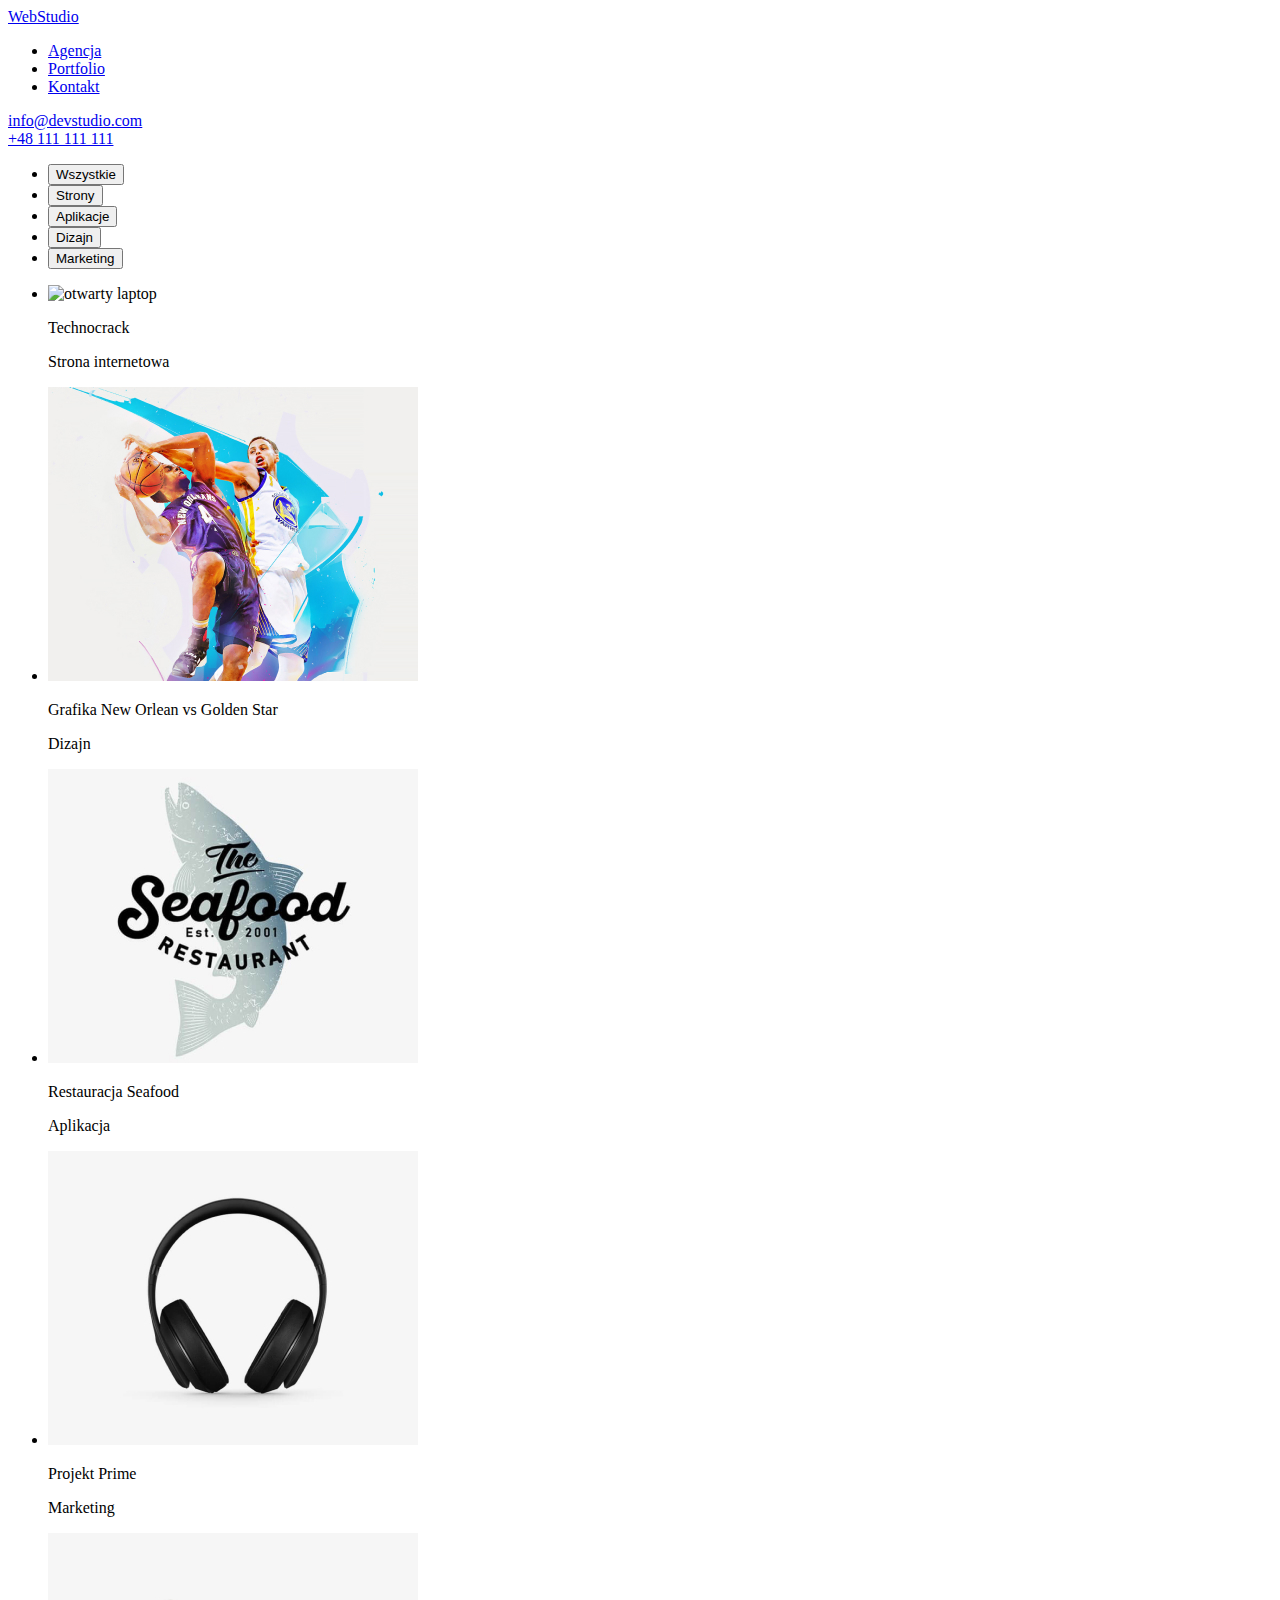
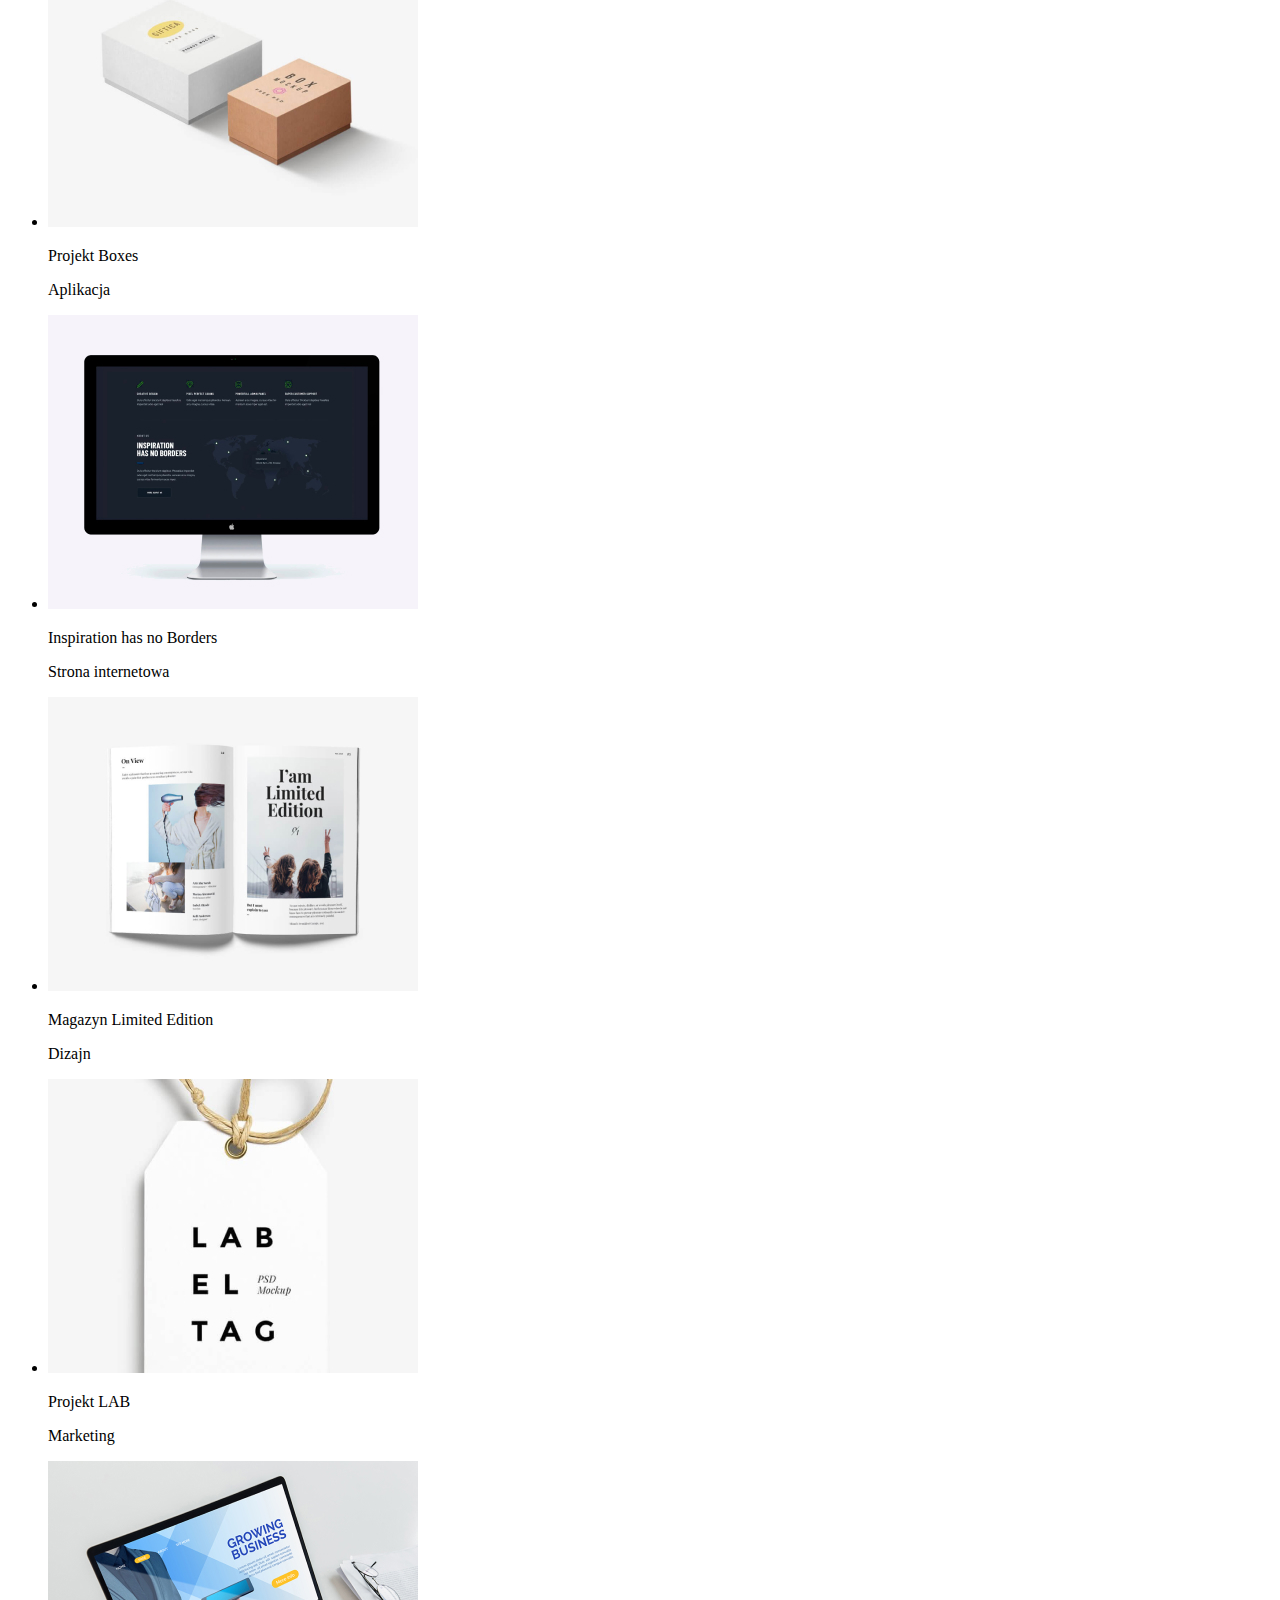
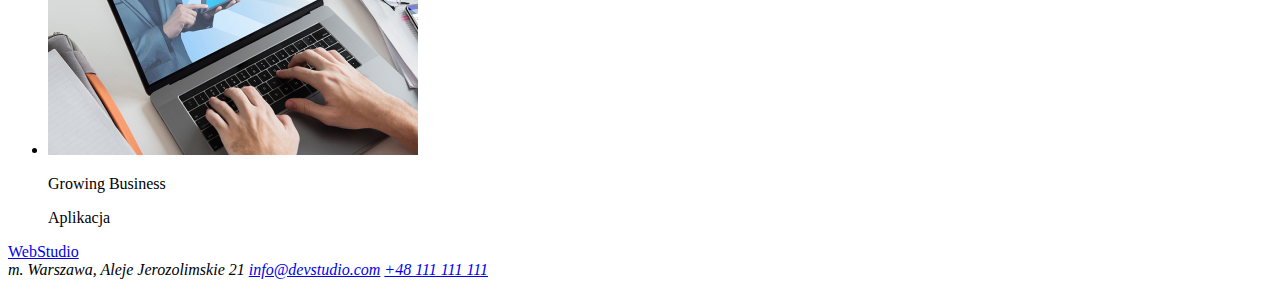
==== portfolio.html @ 0322ef47 "Update portfolio.html" ====
<!DOCTYPE html>
<html lang="pl">
  <head>
    <meta charset="UTF-8" />
    <meta http-equiv="X-UA-Compatible" content="IE=edge" />
    <meta name="viewport" content="width=device-width, initial-scale=1.0" />
    <title>WebStudio</title>
  </head>
  <body>
    <header>
      <span><a href="#">WebStudio</a></span>
      <nav>
        <ul>
          <li><a href="#">Agencja</a></li>
          <li><a href="#">Portfolio</a></li>
          <li><a href="#">Kontakt</a></li>
        </ul>
      </nav>
      <div><a href="mailto:info@devstudio.com">info@devstudio.com</a></div>
      <div><a href="tel:48111111111">+48 111 111 111</a></div>
    </header>
    <main>
        <section>
        <div>
            <ul>
                <li><button type="button">Wszystkie</button></li>
                <li><button type="button">Strony</button></li>
                <li><button type="button">Aplikacje</button></li>
                <li><button type="button">Dizajn</button></li>
                <li><button type="button">Marketing</button></li>
            </ul>
        </div>
        </section>
        <section>
            <div>
                <ul>
                    <li><img src="imagesportfolio/technocrack.jpg" alt="otwarty laptop" height="294" width="370"/>
                    <p><span>Technocrack</span></p>
                    <p><span>Strona internetowa</span></p>
                </li>
                    <li><img src="images/portfolio/basketball.jpg" alt="zawodnicy NBA" height="294" width="370"/>
                    <p><span>Grafika New Orlean vs Golden Star</span>
                    </p><p><span>Dizajn</span></p>
                </li>
                    <li><img src="images/portfolio/seafood.jpg" alt="logo restauracji Seafood" height="294" width="370"/>
                    <p><span>Restauracja Seafood</span></p>
                    <p><span>Aplikacja</span></p>
                    </li>
                    <li><img src="images/portfolio/projectprime.jpg" alt="słuchawki nauszne" height="294" width="370"/>
                    <p><span>Projekt Prime</span></p>
                    <p><span>Marketing</span></p>
                    </li>
                    <li><img src="images/portfolio/projectbox.jpg" alt="dwa pudełka" height="294" width="370"/>
                    <p><span>Projekt Boxes</span></p>
                    <p><span>Aplikacja</span></p>
                    </li>
                    <li><img src="images/portfolio/inspiration.jpg" alt="ekran komputera" height="294" width="370"/>
                    <p><span>Inspiration has no Borders</span></p>
                    <p><span>Strona internetowa</span></p>
                    </li>
                    <li><img src="images/portfolio/limitededition.jpg" alt="otwarty magazyn" height="294" width="370"/>
                    <p><span>Magazyn Limited Edition</span></p>
                    <p><span>Dizajn</span></p>
                    </li>
                    <li>
                        <img src="images/portfolio/projectlab.jpg" alt="Tag z napisem Lab el tag" height="294" width="370"/>
                        <p><span>Projekt LAB</span></p>
                        <p><span>Marketing</span></p>
                    </li>
                    <li>
                        <img src="images/portfolio/growingbusiness.jpg" alt="Osoba pisząca na laptopie" height="294" width="370"/>
                        <p><span>Growing Business</span></p>
                        <p><span>Aplikacja</span></p>
                    </li>
                </ul>
            </div>
        </section>
    </main>
    <footer>
      <span><a href="#">WebStudio</a></span>
      <div>
        <address>
          m. Warszawa, Aleje Jerozolimskie 21
          <a href="mailto:info@devstudio.com">info@devstudio.com</a>
          <a href="tel:48111111111">+48 111 111 111</a>
        </address>
      </div>
    </footer>
  </body>
</html>
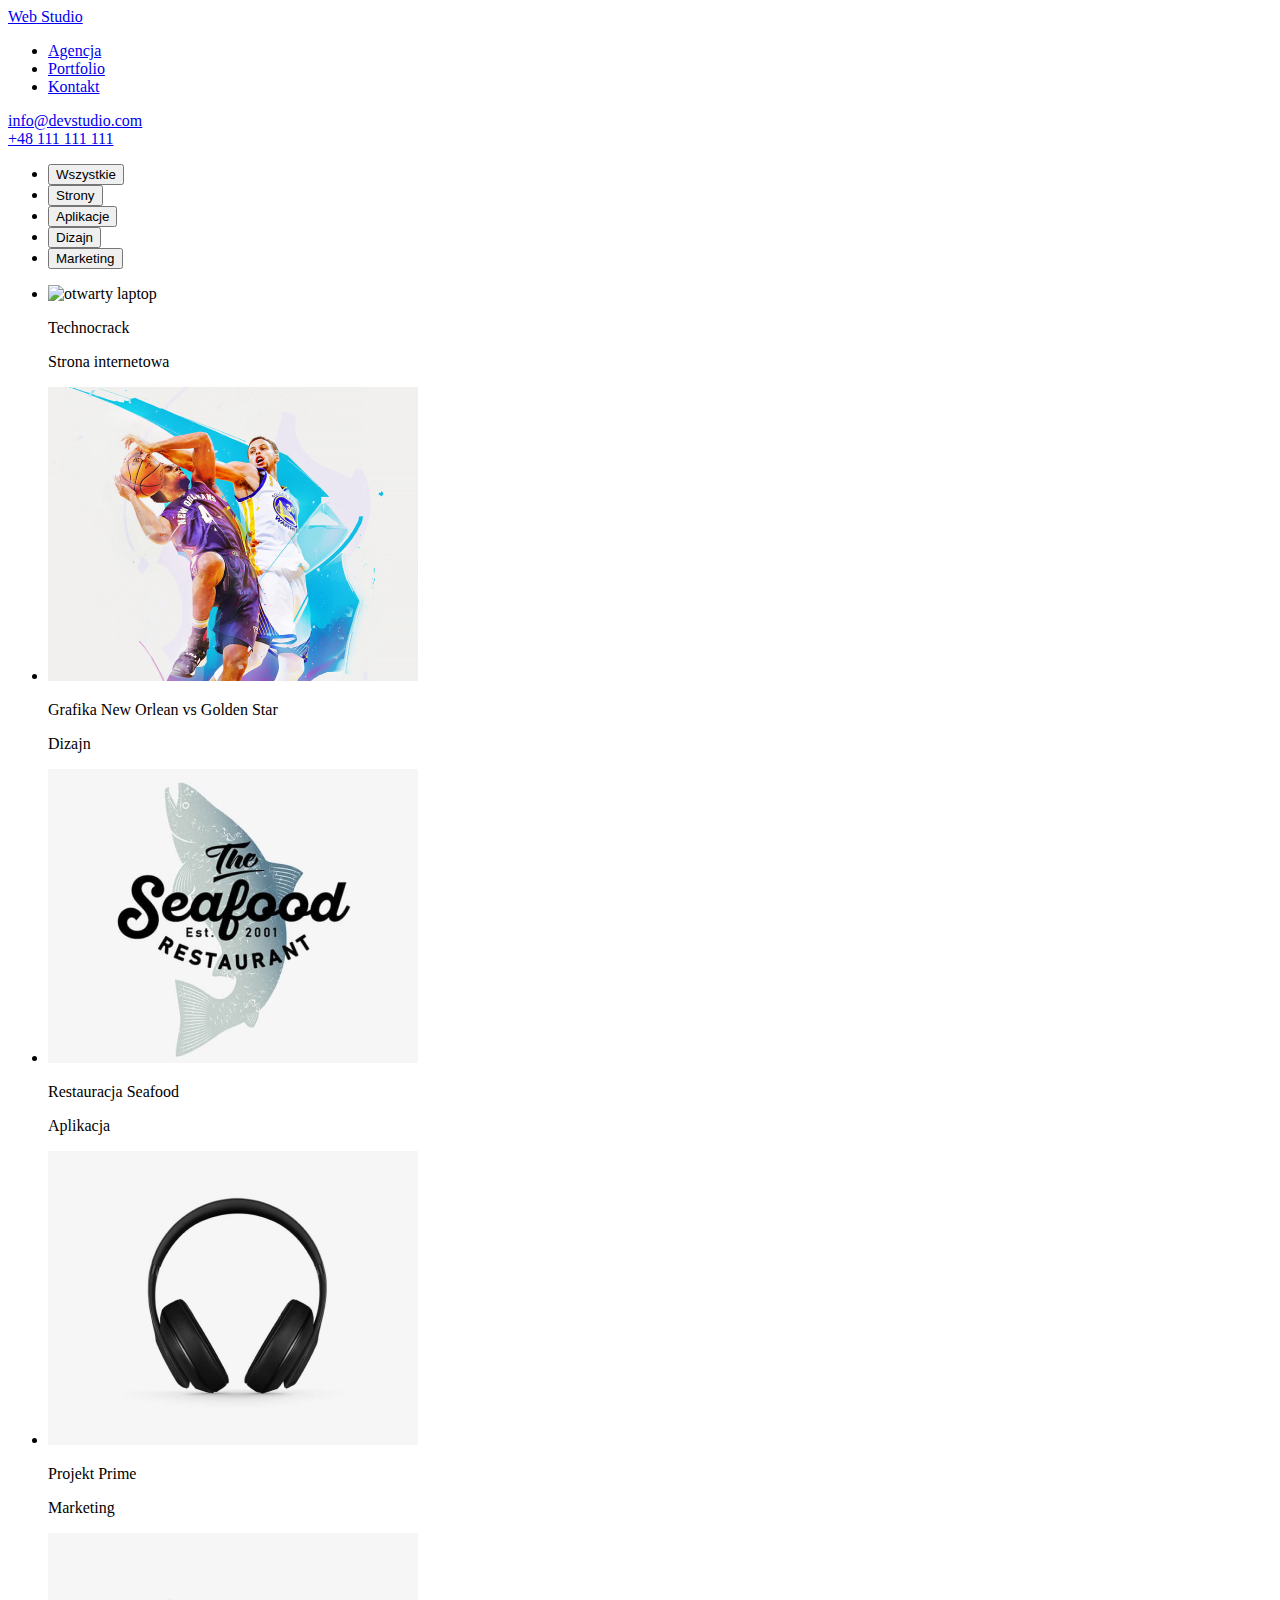
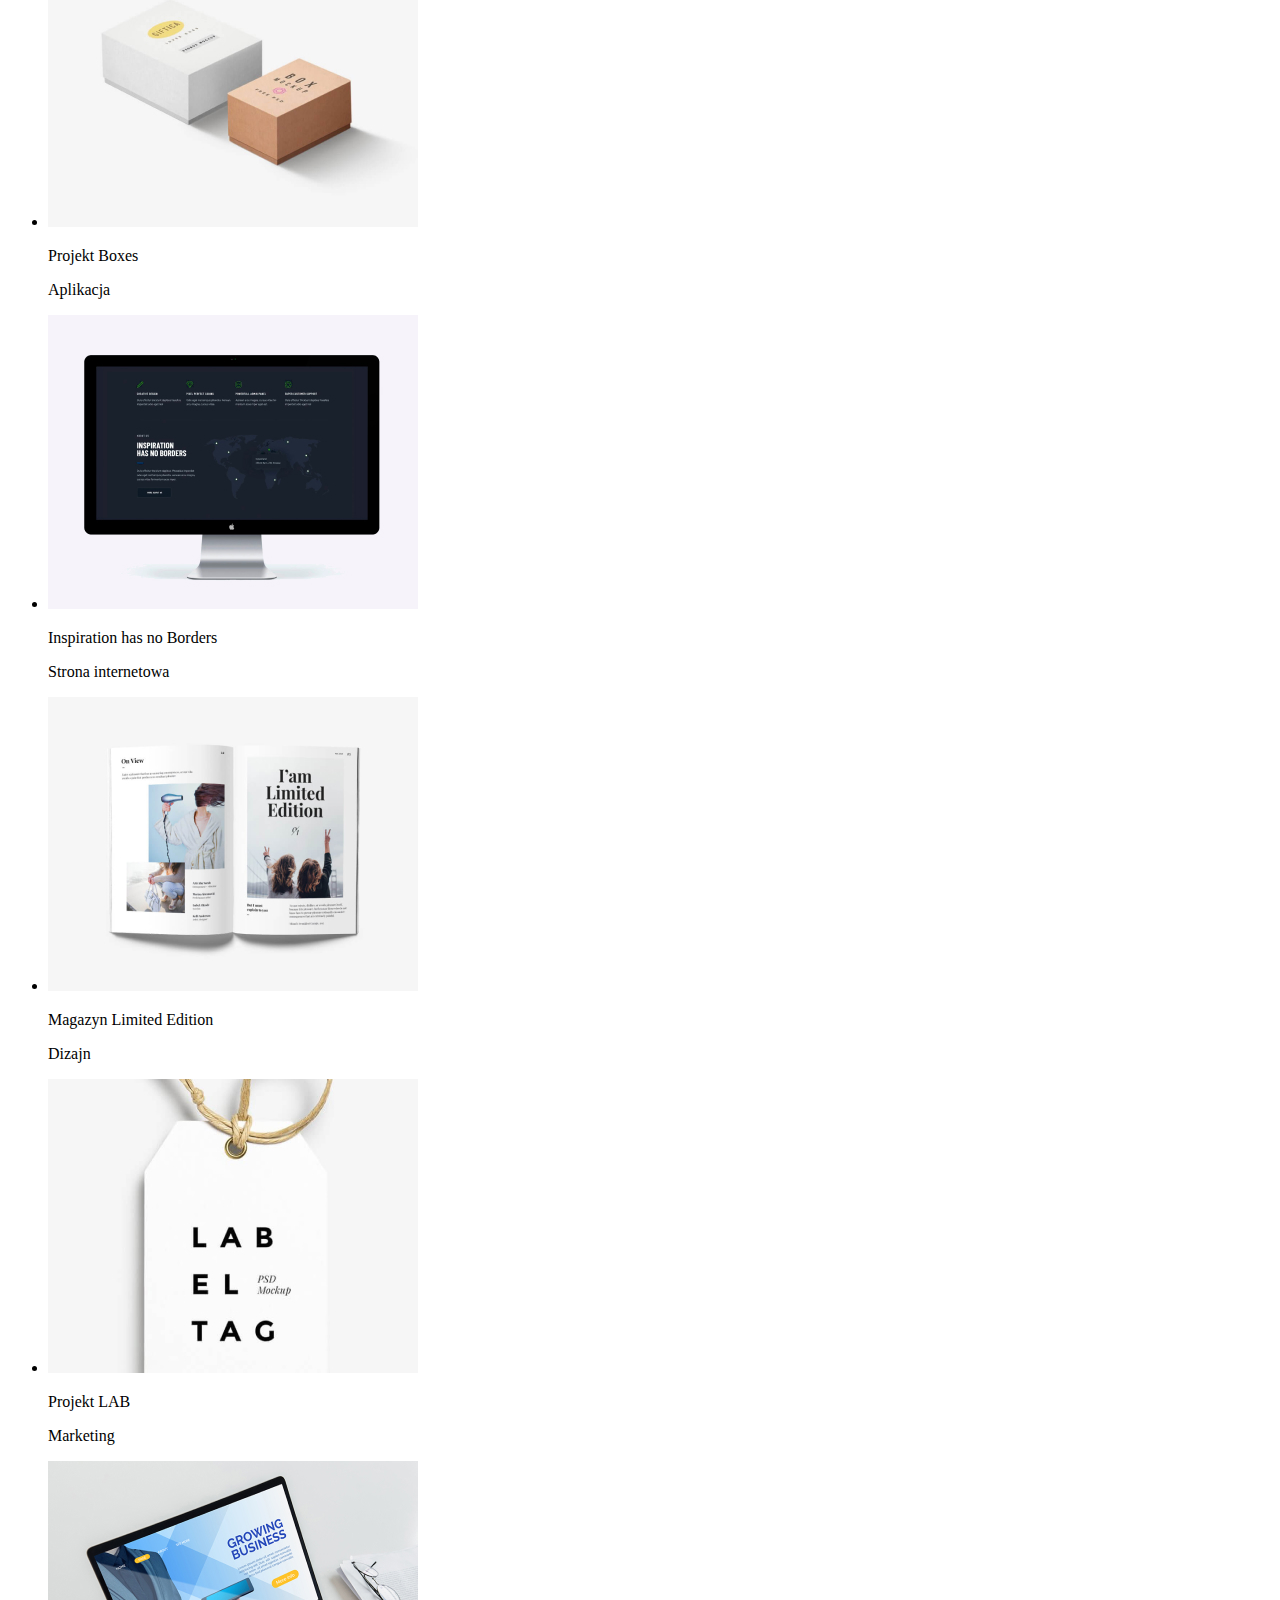
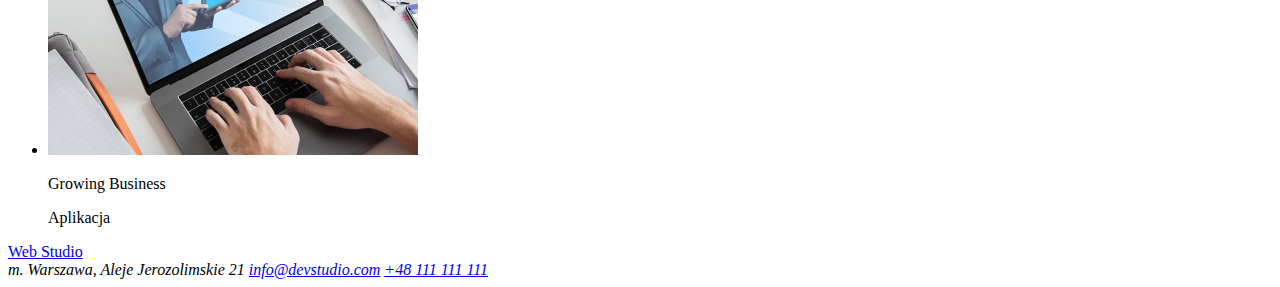
==== commit bc53c871: "adding folders/changes" ====
--- a/portfolio.html
+++ b/portfolio.html
@@ -5,10 +5,17 @@
     <meta http-equiv="X-UA-Compatible" content="IE=edge" />
     <meta name="viewport" content="width=device-width, initial-scale=1.0" />
     <title>WebStudio</title>
+    <link rel="preconnect" href="https://fonts.googleapis.com" />
+    <link rel="preconnect" href="https://fonts.gstatic.com" crossorigin />
+    <link
+      href="https://fonts.googleapis.com/css2?family=Raleway:wght@700&family=Roboto:wght@400;500;700;900&display=swap"
+      rel="stylesheet"
+    />
+    <link href="css/style.css" rel="stylesheet" />
   </head>
   <body>
     <header>
-      <span><a href="#">WebStudio</a></span>
+      <a href="index.html" class="link"> <span>Web</span><span> Studio</span></a>
       <nav>
         <ul>
           <li><a href="#">Agencja</a></li>
@@ -20,64 +27,116 @@
       <div><a href="tel:48111111111">+48 111 111 111</a></div>
     </header>
     <main>
-        <section>
+      <section>
         <div>
-            <ul>
-                <li><button type="button">Wszystkie</button></li>
-                <li><button type="button">Strony</button></li>
-                <li><button type="button">Aplikacje</button></li>
-                <li><button type="button">Dizajn</button></li>
-                <li><button type="button">Marketing</button></li>
-            </ul>
+          <ul>
+            <li><button type="button">Wszystkie</button></li>
+            <li><button type="button">Strony</button></li>
+            <li><button type="button">Aplikacje</button></li>
+            <li><button type="button">Dizajn</button></li>
+            <li><button type="button">Marketing</button></li>
+          </ul>
         </div>
-        </section>
-        <section>
-            <div>
-                <ul>
-                    <li><img src="imagesportfolio/technocrack.jpg" alt="otwarty laptop" height="294" width="370"/>
-                    <p><span>Technocrack</span></p>
-                    <p><span>Strona internetowa</span></p>
-                </li>
-                    <li><img src="images/portfolio/basketball.jpg" alt="zawodnicy NBA" height="294" width="370"/>
-                    <p><span>Grafika New Orlean vs Golden Star</span>
-                    </p><p><span>Dizajn</span></p>
-                </li>
-                    <li><img src="images/portfolio/seafood.jpg" alt="logo restauracji Seafood" height="294" width="370"/>
-                    <p><span>Restauracja Seafood</span></p>
-                    <p><span>Aplikacja</span></p>
-                    </li>
-                    <li><img src="images/portfolio/projectprime.jpg" alt="słuchawki nauszne" height="294" width="370"/>
-                    <p><span>Projekt Prime</span></p>
-                    <p><span>Marketing</span></p>
-                    </li>
-                    <li><img src="images/portfolio/projectbox.jpg" alt="dwa pudełka" height="294" width="370"/>
-                    <p><span>Projekt Boxes</span></p>
-                    <p><span>Aplikacja</span></p>
-                    </li>
-                    <li><img src="images/portfolio/inspiration.jpg" alt="ekran komputera" height="294" width="370"/>
-                    <p><span>Inspiration has no Borders</span></p>
-                    <p><span>Strona internetowa</span></p>
-                    </li>
-                    <li><img src="images/portfolio/limitededition.jpg" alt="otwarty magazyn" height="294" width="370"/>
-                    <p><span>Magazyn Limited Edition</span></p>
-                    <p><span>Dizajn</span></p>
-                    </li>
-                    <li>
-                        <img src="images/portfolio/projectlab.jpg" alt="Tag z napisem Lab el tag" height="294" width="370"/>
-                        <p><span>Projekt LAB</span></p>
-                        <p><span>Marketing</span></p>
-                    </li>
-                    <li>
-                        <img src="images/portfolio/growingbusiness.jpg" alt="Osoba pisząca na laptopie" height="294" width="370"/>
-                        <p><span>Growing Business</span></p>
-                        <p><span>Aplikacja</span></p>
-                    </li>
-                </ul>
-            </div>
-        </section>
+      </section>
+      <section>
+        <div>
+          <ul>
+            <li>
+              <img
+                src="imagesportfolio/technocrack.jpg"
+                alt="otwarty laptop"
+                height="294"
+                width="370"
+              />
+              <p><span>Technocrack</span></p>
+              <p><span>Strona internetowa</span></p>
+            </li>
+            <li>
+              <img
+                src="images/portfolio/basketball.jpg"
+                alt="zawodnicy NBA"
+                height="294"
+                width="370"
+              />
+              <p><span>Grafika New Orlean vs Golden Star</span></p>
+              <p><span>Dizajn</span></p>
+            </li>
+            <li>
+              <img
+                src="images/portfolio/seafood.jpg"
+                alt="logo restauracji Seafood"
+                height="294"
+                width="370"
+              />
+              <p><span>Restauracja Seafood</span></p>
+              <p><span>Aplikacja</span></p>
+            </li>
+            <li>
+              <img
+                src="images/portfolio/projectprime.jpg"
+                alt="słuchawki nauszne"
+                height="294"
+                width="370"
+              />
+              <p><span>Projekt Prime</span></p>
+              <p><span>Marketing</span></p>
+            </li>
+            <li>
+              <img
+                src="images/portfolio/projectbox.jpg"
+                alt="dwa pudełka"
+                height="294"
+                width="370"
+              />
+              <p><span>Projekt Boxes</span></p>
+              <p><span>Aplikacja</span></p>
+            </li>
+            <li>
+              <img
+                src="images/portfolio/inspiration.jpg"
+                alt="ekran komputera"
+                height="294"
+                width="370"
+              />
+              <p><span>Inspiration has no Borders</span></p>
+              <p><span>Strona internetowa</span></p>
+            </li>
+            <li>
+              <img
+                src="images/portfolio/limitededition.jpg"
+                alt="otwarty magazyn"
+                height="294"
+                width="370"
+              />
+              <p><span>Magazyn Limited Edition</span></p>
+              <p><span>Dizajn</span></p>
+            </li>
+            <li>
+              <img
+                src="images/portfolio/projectlab.jpg"
+                alt="Tag z napisem Lab el tag"
+                height="294"
+                width="370"
+              />
+              <p><span>Projekt LAB</span></p>
+              <p><span>Marketing</span></p>
+            </li>
+            <li>
+              <img
+                src="images/portfolio/growingbusiness.jpg"
+                alt="Osoba pisząca na laptopie"
+                height="294"
+                width="370"
+              />
+              <p><span>Growing Business</span></p>
+              <p><span>Aplikacja</span></p>
+            </li>
+          </ul>
+        </div>
+      </section>
     </main>
     <footer>
-      <span><a href="#">WebStudio</a></span>
+      <a href="index.html" class="link"> <span>Web</span><span> Studio</span></a>
       <div>
         <address>
           m. Warszawa, Aleje Jerozolimskie 21
@@ -87,4 +146,4 @@
       </div>
     </footer>
   </body>
-</html>+</html>
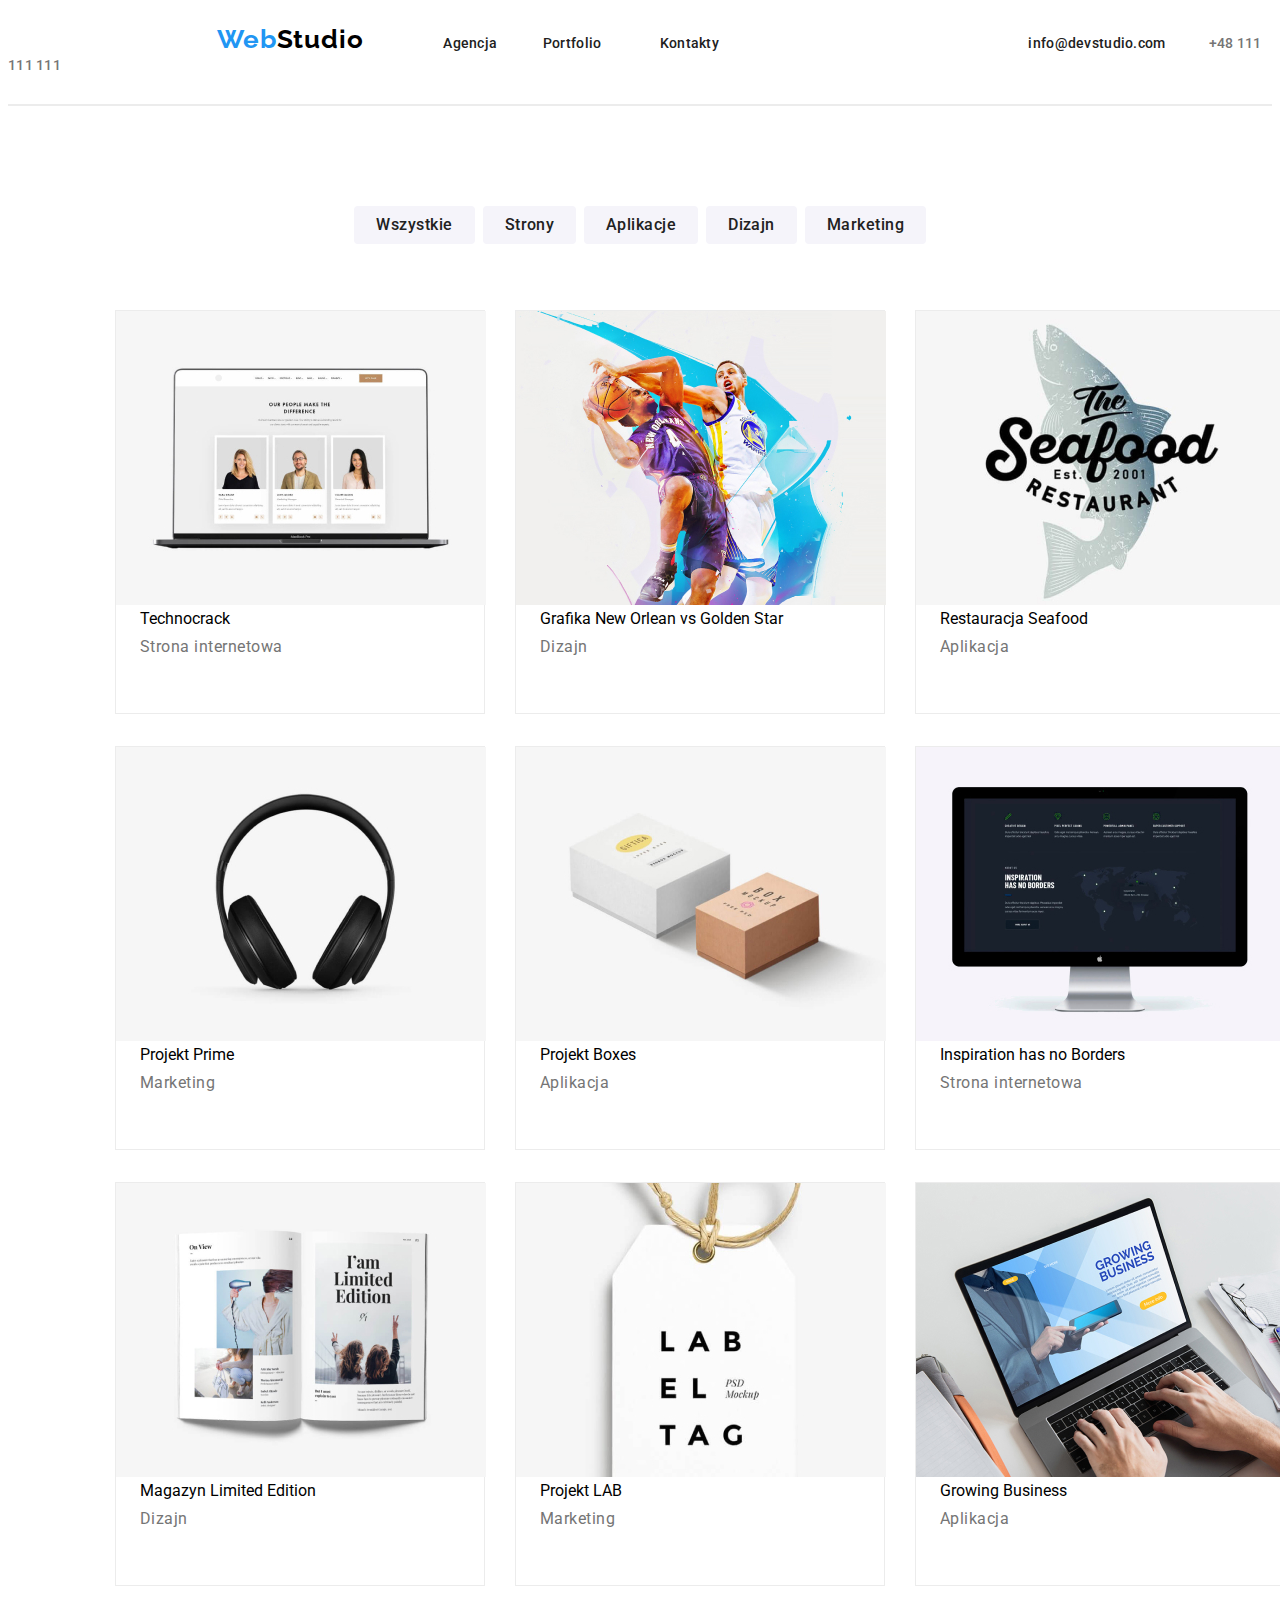
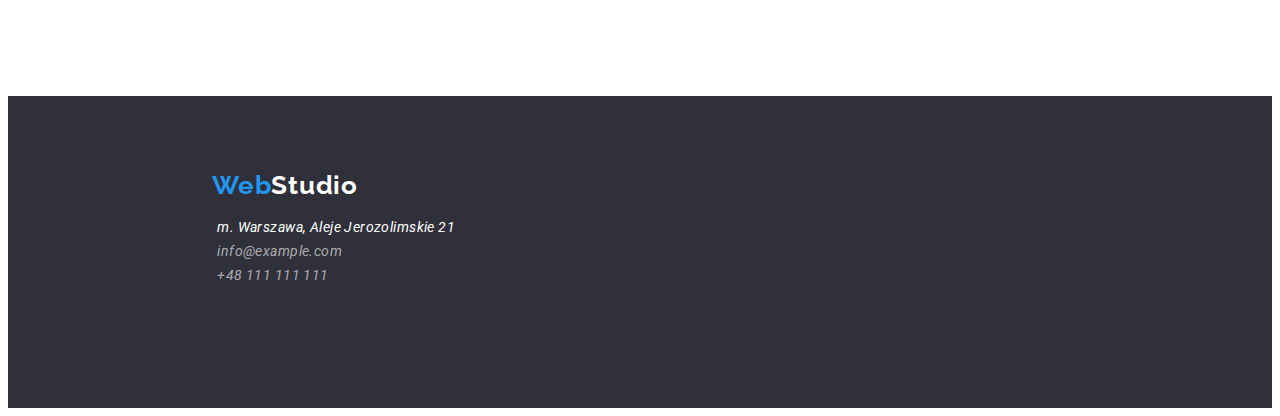
==== commit 5fd50cbd: "changes" ====
--- a/portfolio.html
+++ b/portfolio.html
@@ -1,149 +1,195 @@
 <!DOCTYPE html>
-<html lang="pl">
+<html lang="en">
   <head>
     <meta charset="UTF-8" />
     <meta http-equiv="X-UA-Compatible" content="IE=edge" />
     <meta name="viewport" content="width=device-width, initial-scale=1.0" />
     <title>WebStudio</title>
+    <link href="css/styles.css" rel="stylesheet " />
     <link rel="preconnect" href="https://fonts.googleapis.com" />
     <link rel="preconnect" href="https://fonts.gstatic.com" crossorigin />
     <link
-      href="https://fonts.googleapis.com/css2?family=Raleway:wght@700&family=Roboto:wght@400;500;700;900&display=swap"
+      href="https://fonts.googleapis.com/css2?family=Raleway:wght@700&display=swap&family=Roboto:wght@500&display=swap"
       rel="stylesheet"
     />
-    <link href="css/style.css" rel="stylesheet" />
   </head>
   <body>
-    <header>
-      <a href="index.html" class="link"> <span>Web</span><span> Studio</span></a>
+    <header class="nav-block nav-style">
       <nav>
         <ul>
-          <li><a href="#">Agencja</a></li>
-          <li><a href="#">Portfolio</a></li>
-          <li><a href="#">Kontakt</a></li>
+          <li class="logo">
+            <a href="index.html">Web<span class="logo-front">Studio</span></a>
+          </li>
+          <li><a href="#" class="hover">Agencja</a></li>
+          <li class="padding-01">
+            <a href="portfolio.html" class="hover">Portfolio</a>
+          </li>
+          <li><a href="#" class="hover">Kontakty</a></li>
         </ul>
       </nav>
-      <div><a href="mailto:info@devstudio.com">info@devstudio.com</a></div>
-      <div><a href="tel:48111111111">+48 111 111 111</a></div>
+      <ul>
+        <li class="padding-02">
+          <a href="mailto:info@devstudio.com" class="hover">info@devstudio.com</a>
+        </li>
+        <li>
+          <a href="tel:+48111111111"><span class="font-color">+48 111 111 111</span></a>
+        </li>
+      </ul>
     </header>
+    <div class="line-1">
+      <hr />
+    </div>
     <main>
-      <section>
-        <div>
-          <ul>
-            <li><button type="button">Wszystkie</button></li>
-            <li><button type="button">Strony</button></li>
-            <li><button type="button">Aplikacje</button></li>
-            <li><button type="button">Dizajn</button></li>
-            <li><button type="button">Marketing</button></li>
-          </ul>
-        </div>
+      <section class="grid-buttons">
+        <button type="button" class="button1">Wszystkie</button>
+        <button type="button" class="button2">Strony</button>
+        <button type="button" class="button3">Aplikacje</button>
+        <button type="button" class="button4">Dizajn</button>
+        <button type="button" class="button5">Marketing</button>
       </section>
-      <section>
-        <div>
-          <ul>
-            <li>
+      <section class="section-pic">
+        <ul class="grid-pictures font-style-3">
+          <li>
+            <figure class="border">
               <img
-                src="imagesportfolio/technocrack.jpg"
-                alt="otwarty laptop"
+                src="images/portfolio/technocrack.jpg"
+                alt="Strona internetowa technocrack"
+                width="370"
                 height="294"
-                width="370"
               />
-              <p><span>Technocrack</span></p>
-              <p><span>Strona internetowa</span></p>
-            </li>
-            <li>
+              <figcaption class="font-style-2">
+                Technocrack
+                <div class="font-style-3">Strona internetowa</div>
+              </figcaption>
+            </figure>
+          </li>
+          <li>
+            <figure class="border">
               <img
                 src="images/portfolio/basketball.jpg"
-                alt="zawodnicy NBA"
+                alt="Plakat koszykówki"
+                width="370"
                 height="294"
-                width="370"
               />
-              <p><span>Grafika New Orlean vs Golden Star</span></p>
-              <p><span>Dizajn</span></p>
-            </li>
-            <li>
+              <figcaption class="font-style-2">
+                Grafika New Orlean vs Golden Star
+                <div class="font-style-3">Dizajn</div>
+              </figcaption>
+            </figure>
+          </li>
+          <li>
+            <figure class="border">
               <img
                 src="images/portfolio/seafood.jpg"
-                alt="logo restauracji Seafood"
+                alt="Restauracja seafood"
+                width="370"
                 height="294"
-                width="370"
               />
-              <p><span>Restauracja Seafood</span></p>
-              <p><span>Aplikacja</span></p>
-            </li>
-            <li>
+              <figcaption class="font-style-2">
+                Restauracja Seafood
+                <div>Aplikacja</div>
+              </figcaption>
+            </figure>
+          </li>
+          <li>
+            <figure class="border">
               <img
                 src="images/portfolio/projectprime.jpg"
-                alt="słuchawki nauszne"
+                alt="Słuchawki nauszne"
+                width="370"
                 height="294"
-                width="370"
               />
-              <p><span>Projekt Prime</span></p>
-              <p><span>Marketing</span></p>
-            </li>
-            <li>
-              <img
-                src="images/portfolio/projectbox.jpg"
-                alt="dwa pudełka"
-                height="294"
-                width="370"
-              />
-              <p><span>Projekt Boxes</span></p>
-              <p><span>Aplikacja</span></p>
-            </li>
-            <li>
+              <figcaption class="font-style-2">
+                Projekt Prime
+                <div class="font-style-3">Marketing</div>
+              </figcaption>
+            </figure>
+          </li>
+          <li>
+            <figure class="border">
+              <img src="images/portfolio/projectbox.jpg" alt="Pudełka" width="370" height="294" />
+              <figcaption class="font-style-2">
+                Projekt Boxes
+                <div class="font-style-3">Aplikacja</div>
+              </figcaption>
+            </figure>
+          </li>
+          <li>
+            <figure class="border">
               <img
                 src="images/portfolio/inspiration.jpg"
-                alt="ekran komputera"
+                alt="Ekran komputera"
+                width="370"
                 height="294"
-                width="370"
               />
-              <p><span>Inspiration has no Borders</span></p>
-              <p><span>Strona internetowa</span></p>
-            </li>
-            <li>
+              <figcaption class="font-style-2">
+                Inspiration has no Borders
+                <div class="font-style-3">Strona internetowa</div>
+              </figcaption>
+            </figure>
+          </li>
+          <li>
+            <figure class="border">
               <img
                 src="images/portfolio/limitededition.jpg"
-                alt="otwarty magazyn"
+                alt="Magazyn Limited Edition"
+                width="370"
                 height="294"
-                width="370"
               />
-              <p><span>Magazyn Limited Edition</span></p>
-              <p><span>Dizajn</span></p>
-            </li>
-            <li>
+              <figcaption class="font-style-2">
+                Magazyn Limited Edition
+                <div>Dizajn</div>
+              </figcaption>
+            </figure>
+          </li>
+          <li>
+            <figure class="border">
               <img
                 src="images/portfolio/projectlab.jpg"
-                alt="Tag z napisem Lab el tag"
+                alt="Znacznik z napisem lab el tag"
+                width="370"
                 height="294"
-                width="370"
               />
-              <p><span>Projekt LAB</span></p>
-              <p><span>Marketing</span></p>
-            </li>
-            <li>
+              <figcaption class="font-style-2">
+                Projekt LAB
+                <div>Marketing</div>
+              </figcaption>
+            </figure>
+          </li>
+          <li>
+            <figure class="border">
               <img
                 src="images/portfolio/growingbusiness.jpg"
-                alt="Osoba pisząca na laptopie"
+                alt="Laptop z otwartą stroną internetową"
+                width="370"
                 height="294"
-                width="370"
               />
-              <p><span>Growing Business</span></p>
-              <p><span>Aplikacja</span></p>
-            </li>
-          </ul>
-        </div>
+              <figcaption class="font-style-2">
+                Growing Business
+                <div>Aplikacja</div>
+              </figcaption>
+            </figure>
+          </li>
+        </ul>
       </section>
     </main>
-    <footer>
-      <a href="index.html" class="link"> <span>Web</span><span> Studio</span></a>
-      <div>
-        <address>
-          m. Warszawa, Aleje Jerozolimskie 21
-          <a href="mailto:info@devstudio.com">info@devstudio.com</a>
-          <a href="tel:48111111111">+48 111 111 111</a>
-        </address>
-      </div>
+    <footer class="address-style">
+      <ul>
+        <li class="logo">
+          <a href="#">Web<span class="logo-footer">Studio</span></a>
+        </li>
+      </ul>
+      <address class="ad-style">
+        <ul class="a-style">
+          <li>m. Warszawa, Aleje Jerozolimskie 21</li>
+          <li>
+            <a href="mailto:info@example.com">info@example.com</a>
+          </li>
+          <li>
+            <a href="tel:+48111111111">+48 111 111 111</a>
+          </li>
+        </ul>
+      </address>
     </footer>
   </body>
 </html>
--- a/css/styles.css
+++ b/css/styles.css
@@ -0,0 +1,276 @@
+body {
+    font-family: "Roboto";
+    font-style: normal;
+  }
+  .line-1 hr {
+    border: 1px solid #ececec;
+    margin-top: 30px;
+  }
+  .nav-style a {
+    font-weight: 500;
+    font-size: 14px;
+    line-height: 16px;
+    letter-spacing: 0.02em;
+    color: #212121;
+    text-decoration: none;
+  }
+  .nav-style {
+    margin-top: 24px;
+  }
+  .nav-grid {
+    display: grid;
+    grid-template-columns: repeat(3, 1fr);
+  }
+  .log {
+    font-family: "Raleway";
+    font-weight: 700;
+    font-size: 26px;
+    line-height: 31px;
+    letter-spacing: 0.03em;
+    color: #2196f3;
+  }
+  .hover:hover {
+    color: #2196f3;
+  }
+  .logo a {
+    font-family: "Raleway";
+    font-weight: 700;
+    font-size: 26px;
+    line-height: 31px;
+    letter-spacing: 0.03em;
+    color: #2196f3;
+    padding-left: 13.4%;
+    padding-right: 6%;
+  }
+  .logo-front {
+    font-family: "Raleway";
+    font-weight: 700;
+    font-size: 26px;
+    line-height: 31px;
+    letter-spacing: 0.03em;
+    color: #000000;
+  }
+  .logo-footer {
+    font-family: "Raleway";
+    font-weight: 700;
+    font-size: 26px;
+    line-height: 31px;
+    letter-spacing: 0.03em;
+    color: #FFFFFF
+  }
+  .padding-01 {
+    padding-left: 3.3%;
+    padding-right: 4.3%;
+  }
+  .padding-02 {
+    padding-left: 21%;
+    padding-right: 3.1%;
+  }
+  .font-color {
+    color: rgba(117, 117, 117, 1);
+  }
+  .nav-block nav {
+    display: inline;
+  }
+  .nav-block ul {
+    display: inline;
+  }
+  .nav-block li {
+    display: inline;
+  }
+  .section-1 {
+    background-color: rgba(47, 48, 58, 1);
+    height: 600px;
+    text-align: center;
+  }
+  .header-main {
+    font-weight: 900;
+    font-size: 44px;
+    line-height: 60px;
+    text-align: center;
+    letter-spacing: 0.06em;
+    text-transform: uppercase;
+    color: #ffffff;
+    padding-top: 200px;
+  }
+  .bt {
+    color: white;
+    width: 200px;
+    height: 50px;
+    background-color: #2196f3;
+    text-align: center;
+    font-size: 16px;
+    border: #2196f3;
+    filter: drop-shadow(40px 0px 40px rgba(0, 0, 0, 0.15));
+    border-radius: 4px;
+  }
+  .side-header {
+    font-size: 14px;
+    line-height: 16px;
+    letter-spacing: 0.03em;
+    text-transform: uppercase;
+    color: #212121;
+  }
+  .section-text {
+    font-size: 14px;
+    line-height: 24px;
+    letter-spacing: 0.03em;
+    color: #757575;
+  }
+  .grid-box {
+    display: grid;
+    grid-template-columns: repeat(4, 1fr);
+    margin-left: 215px;
+    margin-right: 215px;
+    column-gap: 30px;
+    justify-content: center;
+    margin-top: 94px;
+  }
+  .section-header {
+    font-weight: 700;
+    font-size: 36px;
+    line-height: 42px;
+    text-align: center;
+    letter-spacing: 0.03em;
+    color: #212121;
+    margin-bottom: 50px;
+    padding-top: 94px;
+  }
+  .grid-box-v2 {
+    display: grid;
+    grid-template-columns: repeat(3, 370px);
+    gap: 30px;
+    justify-content: center;
+  }
+  .section-2 {
+    height: 648px;
+    background: #f5f4fa;
+    margin-top: 94px;
+  }
+  .grid-team {
+    display: grid;
+    grid-template-columns: repeat(4, 270px);
+    gap: 30px;
+    justify-content: center;
+  }
+  
+  .white-box {
+    background-color: #fff;
+    width: 100%;
+    height: 368px;
+    box-shadow: 0px 1px 3px rgba(0, 0, 0, 0.12), 0px 1px 1px rgba(0, 0, 0, 0.14),
+      0px 2px 1px rgba(0, 0, 0, 0.2);
+    border-radius: 0px 0px 4px 4px;
+    margin: 0px;
+  }
+  .img-size figure img {
+    width: 100%;
+    height: 260px;
+  }
+  
+  .address-style {
+    background-color: #2f303a;
+    height: 252px;
+    font-size: 14px;
+    line-height: 24px;
+    letter-spacing: 0.03em;
+    color: #ffffff;
+    padding-top: 60px;
+  }
+  .address-style a {
+    text-decoration: none;
+    list-style-type: none;
+  }
+  .address-style li {
+    text-decoration: none;
+    list-style-type: none;
+  }
+  .a-style a {
+    font-size: 14px;
+    line-height: 24px;
+    letter-spacing: 0.03em;
+    color: rgba(255, 255, 255, 0.6);
+  }
+  .ad-style {
+    padding-left: 13.4%;
+  }
+  
+  .grid-buttons {
+    display: grid;
+    grid-template-columns: repeat(5, 1fr);
+    gap: 8px;
+    justify-content: center;
+    display: flex;
+    margin-top: 100px;
+    margin-bottom: 50px;
+  }
+  button {
+    height: 38px;
+    background: #f5f4fa;
+    border-radius: 4px;
+    border-color: #f5f4fa;
+    font-family: "Roboto";
+    font-style: normal;
+    font-weight: 500;
+    font-size: 16px;
+    line-height: 26px;
+    text-align: center;
+    letter-spacing: 0.03em;
+    color: #212121;
+    border: none;
+  }
+  button:hover {
+    background: #2196f3;
+    color: #ffffff;
+  }
+  .button1 {
+    width: 121px;
+    cursor: pointer;
+  }
+  .button2 {
+    width: 93px;
+    cursor: pointer;
+  }
+  .button3 {
+    width: 114px;
+    cursor: pointer;
+  }
+  .button4 {
+    width: 91px;
+    cursor: pointer;
+  }
+  .button5 {
+    width: 121px;
+    cursor: pointer;
+  }
+  .grid-pictures {
+    display: grid;
+    grid-template-columns: repeat(3, 370px);
+    list-style-type: none;
+    justify-content: center;
+    column-gap: 30px;
+  }
+  .border {
+    box-sizing: border-box;
+    width: 370px;
+    height: 404px;
+    background: #ffffff;
+    border: 1px solid #ececec;
+  }
+  .section-pic {
+    margin-bottom: 94px;
+  }
+  .font-style-1 {
+    padding-top: 30px;
+    text-align: center;
+    color: #212121;
+  }
+  .font-style-2 {
+    padding-left: 24px;
+  }
+  .font-style-3 div {
+    line-height: 30px;
+    letter-spacing: 0.03em;
+    color: #757575;
+    padding-top: 4px;
+  }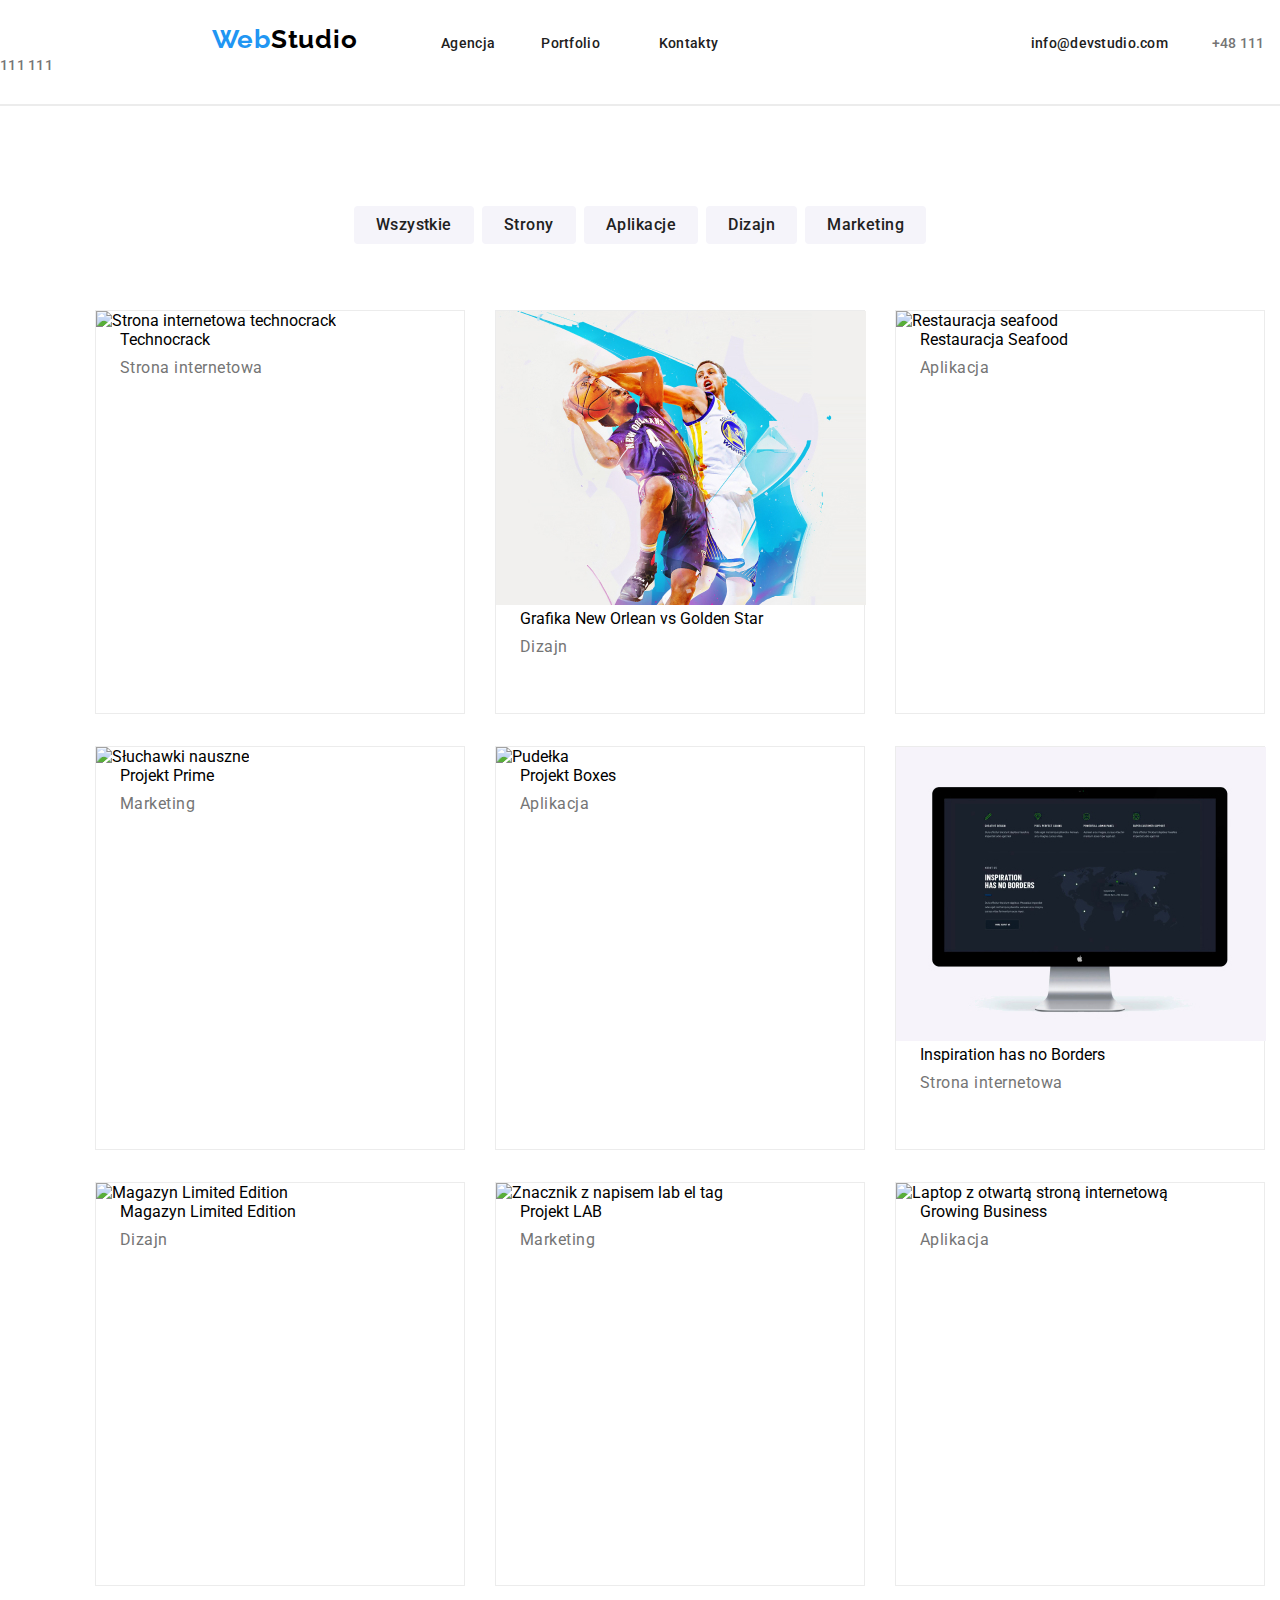
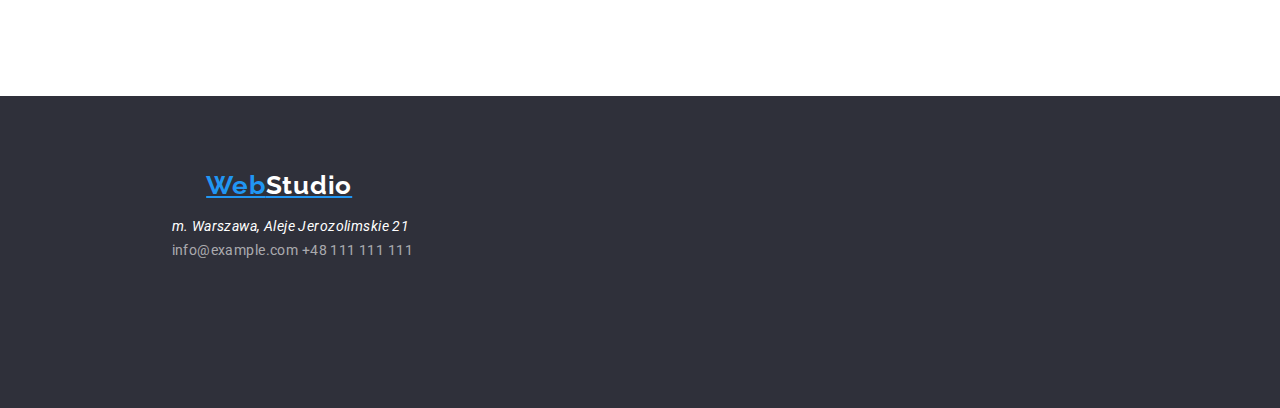
==== commit 8ea0b354: "changes" ====
--- a/portfolio.html
+++ b/portfolio.html
@@ -42,17 +42,17 @@
     <main>
       <section class="grid-buttons">
         <button type="button" class="button1">Wszystkie</button>
-        <button type="button" class="button2">Strony</button>
-        <button type="button" class="button3">Aplikacje</button>
-        <button type="button" class="button4">Dizajn</button>
-        <button type="button" class="button5">Marketing</button>
+        <button type="button" class="button1">Strony</button>
+        <button type="button" class="button1">Aplikacje</button>
+        <button type="button" class="button1">Dizajn</button>
+        <button type="button" class="button1">Marketing</button>
       </section>
       <section class="section-pic">
         <ul class="grid-pictures font-style-3">
           <li>
             <figure class="border">
               <img
-                src="images/portfolio/technocrack.jpg"
+                src="images/portfolio/technoCrack.jpg"
                 alt="Strona internetowa technocrack"
                 width="370"
                 height="294"
@@ -80,7 +80,7 @@
           <li>
             <figure class="border">
               <img
-                src="images/portfolio/seafood.jpg"
+                src="images/portfolio/seaFood.jpg"
                 alt="Restauracja seafood"
                 width="370"
                 height="294"
@@ -94,7 +94,7 @@
           <li>
             <figure class="border">
               <img
-                src="images/portfolio/projectprime.jpg"
+                src="images/portfolio/projectPrime.jpg"
                 alt="Słuchawki nauszne"
                 width="370"
                 height="294"
@@ -107,7 +107,7 @@
           </li>
           <li>
             <figure class="border">
-              <img src="images/portfolio/projectbox.jpg" alt="Pudełka" width="370" height="294" />
+              <img src="images/portfolio/projectBox.jpg" alt="Pudełka" width="370" height="294" />
               <figcaption class="font-style-2">
                 Projekt Boxes
                 <div class="font-style-3">Aplikacja</div>
@@ -131,7 +131,7 @@
           <li>
             <figure class="border">
               <img
-                src="images/portfolio/limitededition.jpg"
+                src="images/portfolio/limitedEdition.jpg"
                 alt="Magazyn Limited Edition"
                 width="370"
                 height="294"
@@ -145,7 +145,7 @@
           <li>
             <figure class="border">
               <img
-                src="images/portfolio/projectlab.jpg"
+                src="images/portfolio/projectLab.jpg"
                 alt="Znacznik z napisem lab el tag"
                 width="370"
                 height="294"
@@ -159,7 +159,7 @@
           <li>
             <figure class="border">
               <img
-                src="images/portfolio/growingbusiness.jpg"
+                src="images/portfolio/growingBusiness.jpg"
                 alt="Laptop z otwartą stroną internetową"
                 width="370"
                 height="294"
@@ -180,15 +180,9 @@
         </li>
       </ul>
       <address class="ad-style">
-        <ul class="a-style">
-          <li>m. Warszawa, Aleje Jerozolimskie 21</li>
-          <li>
-            <a href="mailto:info@example.com">info@example.com</a>
-          </li>
-          <li>
-            <a href="tel:+48111111111">+48 111 111 111</a>
-          </li>
-        </ul>
+        <div class="a-style div">m. Warszawa, Aleje Jerozolimskie 21</div>
+        <a href="mailto:info@example.com" class="style-a">info@example.com</a>
+        <a href="tel:+48111111111" class="style-a">+48 111 111 111</a>
       </address>
     </footer>
   </body>
--- a/css/styles.css
+++ b/css/styles.css
@@ -1,276 +1,315 @@
 body {
-    font-family: "Roboto";
-    font-style: normal;
-  }
-  .line-1 hr {
-    border: 1px solid #ececec;
-    margin-top: 30px;
-  }
-  .nav-style a {
-    font-weight: 500;
-    font-size: 14px;
-    line-height: 16px;
-    letter-spacing: 0.02em;
-    color: #212121;
-    text-decoration: none;
-  }
-  .nav-style {
-    margin-top: 24px;
-  }
-  .nav-grid {
-    display: grid;
-    grid-template-columns: repeat(3, 1fr);
-  }
-  .log {
-    font-family: "Raleway";
-    font-weight: 700;
-    font-size: 26px;
-    line-height: 31px;
-    letter-spacing: 0.03em;
-    color: #2196f3;
-  }
-  .hover:hover {
-    color: #2196f3;
-  }
-  .logo a {
-    font-family: "Raleway";
-    font-weight: 700;
-    font-size: 26px;
-    line-height: 31px;
-    letter-spacing: 0.03em;
-    color: #2196f3;
-    padding-left: 13.4%;
-    padding-right: 6%;
-  }
-  .logo-front {
-    font-family: "Raleway";
-    font-weight: 700;
-    font-size: 26px;
-    line-height: 31px;
-    letter-spacing: 0.03em;
-    color: #000000;
-  }
-  .logo-footer {
-    font-family: "Raleway";
-    font-weight: 700;
-    font-size: 26px;
-    line-height: 31px;
-    letter-spacing: 0.03em;
-    color: #FFFFFF
-  }
-  .padding-01 {
-    padding-left: 3.3%;
-    padding-right: 4.3%;
-  }
-  .padding-02 {
-    padding-left: 21%;
-    padding-right: 3.1%;
-  }
-  .font-color {
-    color: rgba(117, 117, 117, 1);
-  }
-  .nav-block nav {
-    display: inline;
-  }
-  .nav-block ul {
-    display: inline;
-  }
-  .nav-block li {
-    display: inline;
-  }
-  .section-1 {
-    background-color: rgba(47, 48, 58, 1);
-    height: 600px;
-    text-align: center;
-  }
-  .header-main {
-    font-weight: 900;
-    font-size: 44px;
-    line-height: 60px;
-    text-align: center;
-    letter-spacing: 0.06em;
-    text-transform: uppercase;
-    color: #ffffff;
-    padding-top: 200px;
-  }
-  .bt {
-    color: white;
-    width: 200px;
-    height: 50px;
-    background-color: #2196f3;
-    text-align: center;
-    font-size: 16px;
-    border: #2196f3;
-    filter: drop-shadow(40px 0px 40px rgba(0, 0, 0, 0.15));
-    border-radius: 4px;
-  }
-  .side-header {
-    font-size: 14px;
-    line-height: 16px;
-    letter-spacing: 0.03em;
-    text-transform: uppercase;
-    color: #212121;
-  }
-  .section-text {
-    font-size: 14px;
-    line-height: 24px;
-    letter-spacing: 0.03em;
-    color: #757575;
-  }
-  .grid-box {
-    display: grid;
-    grid-template-columns: repeat(4, 1fr);
-    margin-left: 215px;
-    margin-right: 215px;
-    column-gap: 30px;
-    justify-content: center;
-    margin-top: 94px;
-  }
-  .section-header {
-    font-weight: 700;
-    font-size: 36px;
-    line-height: 42px;
-    text-align: center;
-    letter-spacing: 0.03em;
-    color: #212121;
-    margin-bottom: 50px;
-    padding-top: 94px;
-  }
-  .grid-box-v2 {
-    display: grid;
-    grid-template-columns: repeat(3, 370px);
-    gap: 30px;
-    justify-content: center;
-  }
-  .section-2 {
-    height: 648px;
-    background: #f5f4fa;
-    margin-top: 94px;
-  }
-  .grid-team {
-    display: grid;
-    grid-template-columns: repeat(4, 270px);
-    gap: 30px;
-    justify-content: center;
-  }
-  
-  .white-box {
-    background-color: #fff;
-    width: 100%;
-    height: 368px;
-    box-shadow: 0px 1px 3px rgba(0, 0, 0, 0.12), 0px 1px 1px rgba(0, 0, 0, 0.14),
-      0px 2px 1px rgba(0, 0, 0, 0.2);
-    border-radius: 0px 0px 4px 4px;
-    margin: 0px;
-  }
-  .img-size figure img {
-    width: 100%;
-    height: 260px;
-  }
-  
-  .address-style {
-    background-color: #2f303a;
-    height: 252px;
-    font-size: 14px;
-    line-height: 24px;
-    letter-spacing: 0.03em;
-    color: #ffffff;
-    padding-top: 60px;
-  }
-  .address-style a {
-    text-decoration: none;
-    list-style-type: none;
-  }
-  .address-style li {
-    text-decoration: none;
-    list-style-type: none;
-  }
-  .a-style a {
-    font-size: 14px;
-    line-height: 24px;
-    letter-spacing: 0.03em;
-    color: rgba(255, 255, 255, 0.6);
-  }
-  .ad-style {
-    padding-left: 13.4%;
-  }
-  
-  .grid-buttons {
-    display: grid;
-    grid-template-columns: repeat(5, 1fr);
-    gap: 8px;
-    justify-content: center;
-    display: flex;
-    margin-top: 100px;
-    margin-bottom: 50px;
-  }
-  button {
-    height: 38px;
-    background: #f5f4fa;
-    border-radius: 4px;
-    border-color: #f5f4fa;
-    font-family: "Roboto";
-    font-style: normal;
-    font-weight: 500;
-    font-size: 16px;
-    line-height: 26px;
-    text-align: center;
-    letter-spacing: 0.03em;
-    color: #212121;
-    border: none;
-  }
-  button:hover {
-    background: #2196f3;
-    color: #ffffff;
-  }
-  .button1 {
-    width: 121px;
-    cursor: pointer;
-  }
-  .button2 {
-    width: 93px;
-    cursor: pointer;
-  }
-  .button3 {
-    width: 114px;
-    cursor: pointer;
-  }
-  .button4 {
-    width: 91px;
-    cursor: pointer;
-  }
-  .button5 {
-    width: 121px;
-    cursor: pointer;
-  }
-  .grid-pictures {
-    display: grid;
-    grid-template-columns: repeat(3, 370px);
-    list-style-type: none;
-    justify-content: center;
-    column-gap: 30px;
-  }
-  .border {
-    box-sizing: border-box;
-    width: 370px;
-    height: 404px;
-    background: #ffffff;
-    border: 1px solid #ececec;
-  }
-  .section-pic {
-    margin-bottom: 94px;
-  }
-  .font-style-1 {
-    padding-top: 30px;
-    text-align: center;
-    color: #212121;
-  }
-  .font-style-2 {
-    padding-left: 24px;
-  }
-  .font-style-3 div {
-    line-height: 30px;
-    letter-spacing: 0.03em;
-    color: #757575;
-    padding-top: 4px;
-  }+  font-family: "Roboto";
+  font-style: normal;
+  margin: 0;
+}
+
+.line-1 hr {
+  border: 1px solid #ececec;
+  margin-top: 30px;
+}
+
+.nav-style a {
+  font-weight: 500;
+  font-size: 0.875rem;
+  line-height: 1.14;
+  letter-spacing: 0.02em;
+  color: #212121;
+  text-decoration: none;
+  align-items: center;
+}
+
+.nav-style {
+  margin-top: 24px;
+}
+
+.nav-grid {
+  display: grid;
+  grid-template-columns: repeat(3, 1fr);
+}
+
+.logo {
+  font-family: "Raleway";
+  font-weight: 700;
+  font-size: 1.625rem;
+  line-height: 1.19;
+  letter-spacing: 0.03em;
+  color: #2196f3;
+  list-style: none;
+}
+
+.hover:hover {
+  color: #2196f3;
+}
+
+.logo a {
+  font-family: "Raleway";
+  font-weight: 700;
+  font-size: 1.625rem;
+  line-height: 1.19;
+  letter-spacing: 0.03em;
+  color: #2196f3;
+  padding-left: 13.4%;
+  padding-right: 6%;
+}
+
+.logo-front {
+  font-family: "Raleway";
+  font-weight: 700;
+  font-size: 1.625rem;
+  line-height: 1.19;
+  letter-spacing: 0.03em;
+  color: #000000;
+}
+
+.logo-footer {
+  font-family: "Raleway";
+  font-weight: 700;
+  font-size: 1.625rem;
+  line-height: 1.19;
+  letter-spacing: 0.03em;
+  color: #ffffff;
+}
+
+.padding-01 {
+  padding-left: 3.3%;
+  padding-right: 4.3%;
+}
+
+.padding-02 {
+  padding-left: 21%;
+  padding-right: 3.1%;
+}
+
+.font-color {
+  color: #757575;
+}
+
+.nav-block nav {
+  display: inline;
+}
+
+.nav-block ul {
+  display: inline;
+}
+
+.nav-block li {
+  display: inline;
+}
+
+.section-1 {
+  background-color: #2f303a;
+  height: 600px;
+  text-align: center;
+}
+
+.header-main {
+  font-weight: 900;
+  font-size: 2.75rem;
+  line-height: 1.36;
+  text-align: center;
+  letter-spacing: 0.06em;
+  text-transform: uppercase;
+  color: #ffffff;
+  padding-top: 200px;
+}
+
+.bt {
+  color: white;
+  width: 200px;
+  height: 50px;
+  background-color: #2196f3;
+  text-align: center;
+  font-size: 1rem;
+  border: #2196f3;
+  filter: drop-shadow(40px 0px 40px #000000);
+  border-radius: 4px;
+}
+
+.side-header {
+  font-size: 0.875rem;
+  line-height: 1.14;
+  letter-spacing: 0.03em;
+  text-transform: uppercase;
+  color: #212121;
+}
+
+.section-text {
+  font-size: 0.875rem;
+  line-height: 1.7;
+  letter-spacing: 0.03em;
+  color: #757575;
+}
+
+.grid-box {
+  display: grid;
+  grid-template-columns: repeat(4, 1fr);
+  margin-left: 215px;
+  margin-right: 215px;
+  column-gap: 30px;
+  justify-content: center;
+  margin-top: 94px;
+  list-style: none;
+}
+
+.section-header {
+  font-weight: 700;
+  font-size: 2.25rem;
+  line-height: 1.16;
+  text-align: center;
+  letter-spacing: 0.03em;
+  color: #212121;
+  margin-bottom: 50px;
+  padding-top: 94px;
+}
+
+.grid-box-v2 {
+  display: grid;
+  grid-template-columns: repeat(3, 370px);
+  gap: 30px;
+  justify-content: center;
+}
+
+.section-2 {
+  height: 648px;
+  background: #f5f4fa;
+  margin-top: 94px;
+}
+
+.grid-team {
+  display: grid;
+  grid-template-columns: repeat(4, 270px);
+  gap: 30px;
+  justify-content: center;
+}
+
+.white-box {
+  background-color: #ffffff;
+  width: 100%;
+  height: 368px;
+  box-shadow: 0px 1px 3px #00000033, 0px 1px 1px #00000033, 0px 2px 1px #00000033;
+  border-radius: 0px 0px 4px 4px;
+  margin: 0px;
+}
+
+.img-size figure img {
+  width: 100%;
+  height: 260px;
+}
+
+.address-style {
+  background-color: #2f303a;
+  height: 252px;
+  font-size: 0.875rem;
+  line-height: 1.71;
+  letter-spacing: 0.03em;
+  color: #ffffff;
+  padding-top: 60px;
+}
+
+.style-a {
+  font-style: normal;
+  text-decoration: none;
+  list-style-type: none;
+  height: 21px;
+  font-size: 0.875rem;
+  line-height: 1.71;
+  letter-spacing: 0.03em;
+  color: #ffffff99;
+}
+
+.address-style {
+  font-style: normal;
+  text-decoration: none;
+  list-style-type: none;
+}
+
+.a-style div {
+  font-style: normal;
+  font-size: 14px;
+  line-height: 1.71;
+  letter-spacing: 0.03em;
+  color: #ffffff99;
+}
+
+.ad-style {
+  padding-left: 13.4%;
+}
+
+.line-2 {
+  background-color: #ffffff;
+}
+
+.grid-buttons {
+  display: grid;
+  grid-template-columns: repeat(5, 1fr);
+  gap: 8px;
+  justify-content: center;
+  display: flex;
+  margin-top: 100px;
+  margin-bottom: 50px;
+}
+
+button {
+  height: 38px;
+  background: #f5f4fa;
+  border-radius: 4px;
+  border-color: #f5f4fa;
+  font-family: "Roboto";
+  font-style: normal;
+  font-weight: 500;
+  font-size: 1rem;
+  line-height: 1.625;
+  text-align: center;
+  letter-spacing: 0.03em;
+  color: #212121;
+  border: none;
+}
+
+button:hover {
+  background: #2196f3;
+  color: #ffffff;
+}
+
+.button1 {
+  cursor: pointer;
+  padding: 6px 22px;
+}
+
+.grid-pictures {
+  display: grid;
+  grid-template-columns: repeat(3, 370px);
+  list-style-type: none;
+  justify-content: center;
+  column-gap: 30px;
+  padding: 0;
+}
+
+.border {
+  box-sizing: border-box;
+  width: 370px;
+  height: 404px;
+  background: #ffffff;
+  border: 1px solid #ececec;
+}
+
+.section-pic {
+  margin-bottom: 94px;
+}
+
+.font-style-1 {
+  padding-top: 30px;
+  text-align: center;
+  color: #212121;
+}
+
+.font-style-2 {
+  padding-left: 24px;
+}
+
+.font-style-3 div {
+  line-height: 30px;
+  letter-spacing: 0.03em;
+  color: #757575;
+  padding-top: 4px;
+}
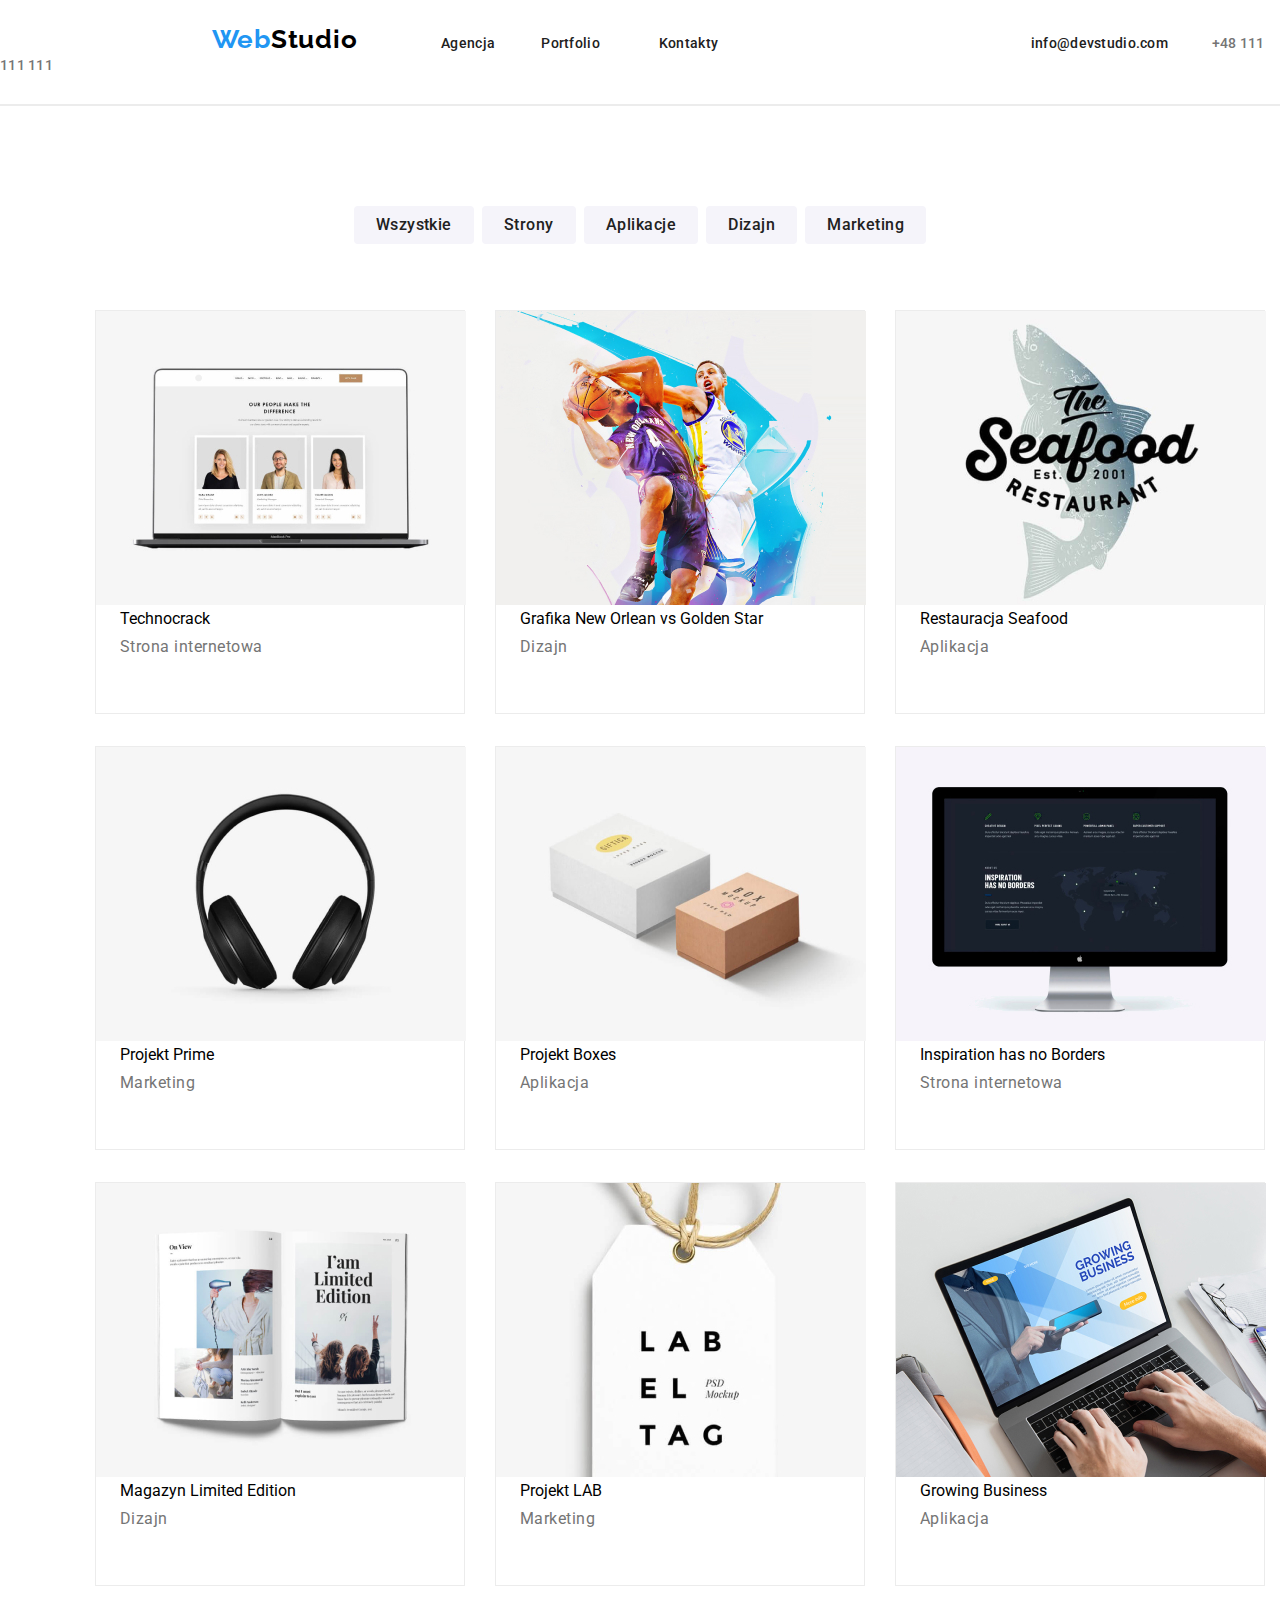
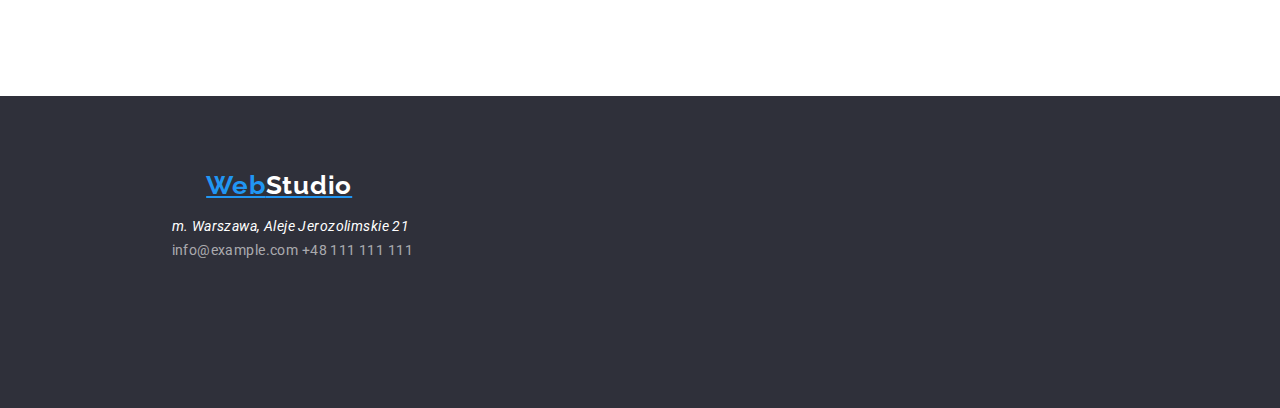
==== commit 2648dc11: "Update portfolio.html" ====
--- a/portfolio.html
+++ b/portfolio.html
@@ -52,7 +52,7 @@
           <li>
             <figure class="border">
               <img
-                src="images/portfolio/technoCrack.jpg"
+                src="images/portfolio/techno-crack.jpg"
                 alt="Strona internetowa technocrack"
                 width="370"
                 height="294"
@@ -80,7 +80,7 @@
           <li>
             <figure class="border">
               <img
-                src="images/portfolio/seaFood.jpg"
+                src="images/portfolio/sea-food.jpg"
                 alt="Restauracja seafood"
                 width="370"
                 height="294"
@@ -94,7 +94,7 @@
           <li>
             <figure class="border">
               <img
-                src="images/portfolio/projectPrime.jpg"
+                src="images/portfolio/project-prime.jpg"
                 alt="Słuchawki nauszne"
                 width="370"
                 height="294"
@@ -107,7 +107,7 @@
           </li>
           <li>
             <figure class="border">
-              <img src="images/portfolio/projectBox.jpg" alt="Pudełka" width="370" height="294" />
+              <img src="images/portfolio/project-box.jpg" alt="Pudełka" width="370" height="294" />
               <figcaption class="font-style-2">
                 Projekt Boxes
                 <div class="font-style-3">Aplikacja</div>
@@ -131,7 +131,7 @@
           <li>
             <figure class="border">
               <img
-                src="images/portfolio/limitedEdition.jpg"
+                src="images/portfolio/limited-edition.jpg"
                 alt="Magazyn Limited Edition"
                 width="370"
                 height="294"
@@ -145,7 +145,7 @@
           <li>
             <figure class="border">
               <img
-                src="images/portfolio/projectLab.jpg"
+                src="images/portfolio/project-lab.jpg"
                 alt="Znacznik z napisem lab el tag"
                 width="370"
                 height="294"
@@ -159,7 +159,7 @@
           <li>
             <figure class="border">
               <img
-                src="images/portfolio/growingBusiness.jpg"
+                src="images/portfolio/growing-business.jpg"
                 alt="Laptop z otwartą stroną internetową"
                 width="370"
                 height="294"
